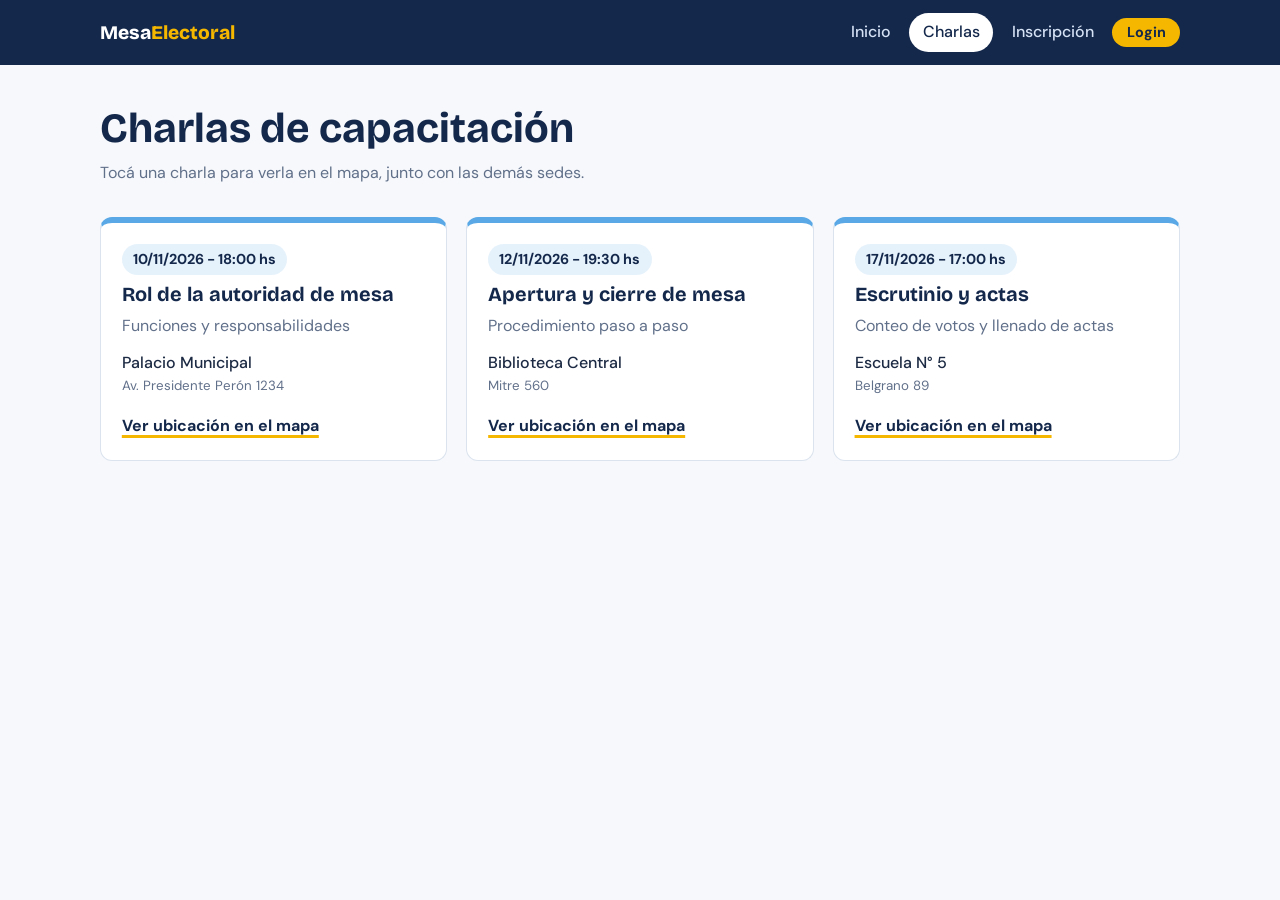
==== charlas.html @ 783a89df "Creación de proyecto" ====
<!DOCTYPE html>
<html lang="es">
<head>
  <meta charset="UTF-8">
  <meta name="viewport" content="width=device-width, initial-scale=1">
  <title>Charlas de capacitación</title>
  <link rel="preconnect" href="https://fonts.googleapis.com"><link href="https://fonts.googleapis.com/css2?family=Bricolage+Grotesque:wght@600;800&family=DM+Sans:wght@400;500;700&display=swap" rel="stylesheet">
  <link rel="stylesheet" href="css/base.css">
  <link rel="stylesheet" href="css/charlas.css">
</head>
<body>
  <header id="navbar"></header>
  <main class="contenedor">
    <h1>Charlas de capacitación</h1>
    <p class="subtitulo">Tocá una charla para verla en el mapa, junto con las demás sedes.</p>
    <div id="mensaje-charlas" class="mensaje" role="status"></div>
    <div id="lista-charlas" class="tarjetas"></div>
  </main>
  <script src="src/datos/repositorioAdministradores.js"></script>
  <script src="src/datos/repositorioSesion.js"></script>
  <script src="src/logica/validaciones.js"></script>
  <script src="src/logica/servicioAutenticacion.js"></script>
  <script src="src/presentacion/componenteNavbar.js"></script>
  <script src="src/modelo/Sede.js"></script>
  <script src="src/modelo/Charla.js"></script>
  <script src="datos/charlasIniciales.js"></script>
  <script src="src/datos/repositorioCharlas.js"></script>
  <script src="src/logica/servicioMapa.js"></script>
  <script src="src/logica/servicioCharlas.js"></script>
  <script src="src/presentacion/vistaCharlas.js"></script>
  <script>componenteNavbar.mostrar("charlas"); vistaCharlas.mostrar();</script>
</body>
</html>
---- css/base.css ----
:root {
  --celeste: #5aa9e6; --celeste-claro: #e6f2fb; --marino: #14284b; --sol: #f6b700;
  --papel: #f6f8fb; --blanco: #fff; --texto: #1c2a43; --suave: #61708a; --borde: #dbe3ee;
  --error: #c62828; --ok: #1b7a46; --radio: 12px;
  --fuente-titulo: "Bricolage Grotesque", system-ui, sans-serif;
  --fuente: "DM Sans", system-ui, sans-serif;
}
* { box-sizing: border-box; }
body { margin: 0; font-family: var(--fuente); color: var(--texto); background: var(--papel); line-height: 1.55; }
h1, h2, h3 { font-family: var(--fuente-titulo); line-height: 1.15; margin: 0; color: var(--marino); }
a { color: inherit; }
:focus-visible { outline: 3px solid var(--sol); outline-offset: 2px; }
.contenedor { width: min(1080px, 100% - 2rem); margin-inline: auto; }

/* Navbar */
.navbar { position: sticky; top: 0; z-index: 10; background: var(--marino); color: #fff; }
.navbar__interior { display: flex; align-items: center; gap: 1.5rem; padding: .8rem 0; flex-wrap: wrap; }
.navbar__marca { font-family: var(--fuente-titulo); font-weight: 800; font-size: 1.2rem; text-decoration: none; margin-right: auto; }
.navbar__marca span { color: var(--sol); }
.navbar__enlaces { display: flex; gap: .3rem; flex-wrap: wrap; align-items: center; }
.navbar__enlace { text-decoration: none; padding: .45rem .85rem; border-radius: 999px; color: #d6e2f5; font-weight: 500; }
.navbar__enlace:hover { background: rgba(255,255,255,.1); color: #fff; }
.navbar__enlace[aria-current="page"] { background: #fff; color: var(--marino); }

/* Botones */
.boton { display: inline-block; border: 0; cursor: pointer; font: 700 1rem var(--fuente); text-decoration: none; padding: .7rem 1.4rem; border-radius: 999px; background: var(--sol); color: var(--marino); transition: transform .15s; }
.boton:hover { transform: translateY(-2px); }
.boton--secundario { background: transparent; color: inherit; box-shadow: inset 0 0 0 2px currentColor; }
.boton--peligro { background: var(--error); color: #fff; }
.boton--chico { padding: .35rem .9rem; font-size: .9rem; }

/* Formularios */
.formulario { background: var(--blanco); border: 1px solid var(--borde); border-radius: var(--radio); padding: 1.6rem; }
.campo { display: flex; flex-direction: column; gap: .3rem; font-size: .92rem; font-weight: 500; }
.campo input { font: 400 1rem var(--fuente); padding: .65rem .8rem; border: 1px solid var(--borde); border-radius: 8px; background: var(--papel); }
.campo input:focus { outline: 3px solid var(--celeste); border-color: transparent; background: #fff; }
.grilla-campos { display: grid; grid-template-columns: repeat(auto-fit, minmax(230px, 1fr)); gap: 1rem; }
.opcion { display: flex; align-items: center; gap: .6rem; margin-top: .6rem; }
.opcion input { width: 1.1rem; height: 1.1rem; accent-color: var(--marino); }

/* Mensajes */
.mensaje:empty { display: none; }
.mensaje { margin-top: 1rem; padding: .8rem 1rem; border-radius: 8px; font-weight: 500; }
.mensaje--error { background: #fdecea; color: var(--error); }
.mensaje--ok { background: #e5f5ec; color: var(--ok); }
.mensaje ul { margin: 0; padding-left: 1.2rem; }

@media (prefers-reduced-motion: reduce) { * { transition: none !important; } }
---- css/charlas.css ----
main { padding: 2.5rem 0 4rem; }
h1 { font-size: clamp(1.9rem, 4vw, 2.6rem); }
.subtitulo { color: var(--suave); margin: .5rem 0 2rem; }
.tarjetas { display: grid; gap: 1.2rem; grid-template-columns: repeat(auto-fill, minmax(290px, 1fr)); }
.tarjeta { display: flex; flex-direction: column; gap: .5rem; text-decoration: none; background: #fff; border: 1px solid var(--borde); border-top: 6px solid var(--celeste); border-radius: var(--radio); padding: 1.3rem; transition: transform .15s, box-shadow .15s; }
.tarjeta:hover { transform: translateY(-4px); box-shadow: 0 14px 28px rgba(20, 40, 75, .12); border-top-color: var(--sol); }
.tarjeta h2 { font-size: 1.25rem; }
.tarjeta__tema { color: var(--suave); margin: 0; }
.tarjeta__fecha { display: inline-block; align-self: flex-start; background: var(--celeste-claro); color: var(--marino); font-weight: 700; padding: .25rem .7rem; border-radius: 999px; font-size: .9rem; }
.tarjeta__sede { margin: .3rem 0 0; font-weight: 500; }
.tarjeta__sede small { display: block; color: var(--suave); font-weight: 400; }
.tarjeta__enlace { margin-top: auto; padding-top: .6rem; font-weight: 700; color: var(--marino); text-decoration: underline; text-decoration-color: var(--sol); text-decoration-thickness: 3px; text-underline-offset: 4px; }
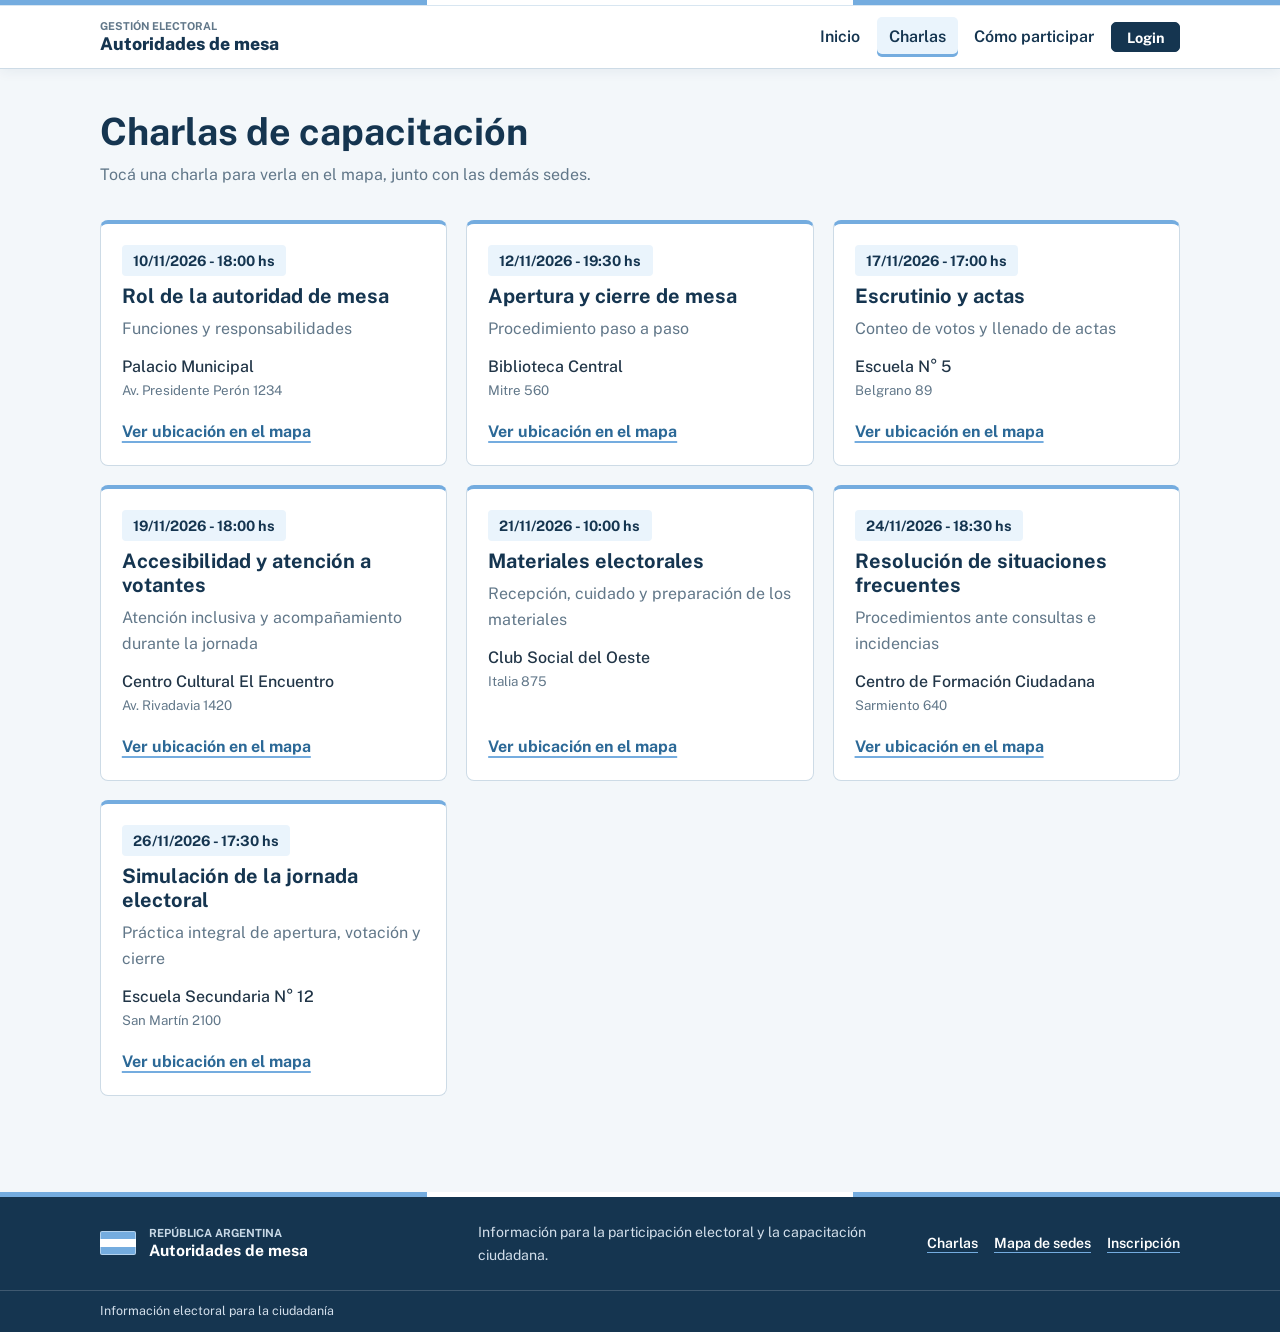
==== commit c255de1b: "Add electoral authority registration app" ====
--- a/charlas.html
+++ b/charlas.html
@@ -4,7 +4,7 @@
   <meta charset="UTF-8">
   <meta name="viewport" content="width=device-width, initial-scale=1">
   <title>Charlas de capacitación</title>
-  <link rel="preconnect" href="https://fonts.googleapis.com"><link href="https://fonts.googleapis.com/css2?family=Bricolage+Grotesque:wght@600;800&family=DM+Sans:wght@400;500;700&display=swap" rel="stylesheet">
+  <link rel="preconnect" href="https://fonts.googleapis.com"><link href="https://fonts.googleapis.com/css2?family=Public+Sans:wght@400;500;600;700;800&display=swap" rel="stylesheet">
   <link rel="stylesheet" href="css/base.css">
   <link rel="stylesheet" href="css/charlas.css">
 </head>
@@ -16,11 +16,14 @@
     <div id="mensaje-charlas" class="mensaje" role="status"></div>
     <div id="lista-charlas" class="tarjetas"></div>
   </main>
+  <footer id="footer"></footer>
   <script src="src/datos/repositorioAdministradores.js"></script>
   <script src="src/datos/repositorioSesion.js"></script>
   <script src="src/logica/validaciones.js"></script>
   <script src="src/logica/servicioAutenticacion.js"></script>
+  <script src="src/presentacion/mensajes.js"></script>
   <script src="src/presentacion/componenteNavbar.js"></script>
+  <script src="src/presentacion/componenteFooter.js"></script>
   <script src="src/modelo/Sede.js"></script>
   <script src="src/modelo/Charla.js"></script>
   <script src="datos/charlasIniciales.js"></script>
@@ -28,6 +31,6 @@
   <script src="src/logica/servicioMapa.js"></script>
   <script src="src/logica/servicioCharlas.js"></script>
   <script src="src/presentacion/vistaCharlas.js"></script>
-  <script>componenteNavbar.mostrar("charlas"); vistaCharlas.mostrar();</script>
+  <script>componenteNavbar.mostrar("charlas"); componenteFooter.mostrar(); vistaCharlas.mostrar();</script>
 </body>
 </html>
--- a/css/base.css
+++ b/css/base.css
@@ -1,48 +1,87 @@
 :root {
-  --celeste: #5aa9e6; --celeste-claro: #e6f2fb; --marino: #14284b; --sol: #f6b700;
-  --papel: #f6f8fb; --blanco: #fff; --texto: #1c2a43; --suave: #61708a; --borde: #dbe3ee;
-  --error: #c62828; --ok: #1b7a46; --radio: 12px;
-  --fuente-titulo: "Bricolage Grotesque", system-ui, sans-serif;
-  --fuente: "DM Sans", system-ui, sans-serif;
+  --celeste: #74acdf; --celeste-claro: #eaf4fc; --marino: #153550; --sol: #f2b705;
+  --papel: #f3f7fa; --blanco: #fff; --texto: #213547; --suave: #617789; --borde: #cddbe6;
+  --error: #a52a32; --ok: #176b48; --radio: 8px;
+  --fuente-titulo: "Public Sans", "Segoe UI", sans-serif;
+  --fuente: "Public Sans", "Segoe UI", sans-serif;
 }
 * { box-sizing: border-box; }
-body { margin: 0; font-family: var(--fuente); color: var(--texto); background: var(--papel); line-height: 1.55; }
-h1, h2, h3 { font-family: var(--fuente-titulo); line-height: 1.15; margin: 0; color: var(--marino); }
+[hidden] { display: none !important; }
+body { min-height: 100vh; margin: 0; display: flex; flex-direction: column; font-family: var(--fuente); color: var(--texto); background: var(--papel); line-height: 1.6; }
+body > main { flex: 1 0 auto; }
+h1, h2, h3 { font-family: var(--fuente-titulo); line-height: 1.2; margin: 0; color: var(--marino); }
 a { color: inherit; }
-:focus-visible { outline: 3px solid var(--sol); outline-offset: 2px; }
+:focus-visible { outline: 3px solid #c58e00; outline-offset: 3px; }
 .contenedor { width: min(1080px, 100% - 2rem); margin-inline: auto; }
 
 /* Navbar */
-.navbar { position: sticky; top: 0; z-index: 10; background: var(--marino); color: #fff; }
-.navbar__interior { display: flex; align-items: center; gap: 1.5rem; padding: .8rem 0; flex-wrap: wrap; }
-.navbar__marca { font-family: var(--fuente-titulo); font-weight: 800; font-size: 1.2rem; text-decoration: none; margin-right: auto; }
-.navbar__marca span { color: var(--sol); }
+.navbar { position: sticky; top: 0; z-index: 10; background: #fff; color: var(--marino); border-bottom: 1px solid var(--borde); box-shadow: 0 3px 12px rgba(21, 53, 80, .06); }
+.navbar::before { content: ""; display: block; height: 5px; background: linear-gradient(90deg, var(--celeste) 0 33.33%, #fff 33.33% 66.66%, var(--celeste) 66.66%); border-bottom: 1px solid #d8e6f1; }
+.navbar__interior { display: flex; align-items: center; gap: 1.5rem; padding: .7rem 0; flex-wrap: wrap; }
+.navbar__marca { display: flex; flex-direction: column; gap: .05rem; text-decoration: none; margin-right: auto; line-height: 1.15; }
+.navbar__marca-etiqueta { color: var(--suave); font-size: .68rem; font-weight: 700; text-transform: uppercase; }
+.navbar__marca strong { font-family: var(--fuente-titulo); font-size: 1.1rem; font-weight: 800; }
 .navbar__enlaces { display: flex; gap: .3rem; flex-wrap: wrap; align-items: center; }
-.navbar__enlace { text-decoration: none; padding: .45rem .85rem; border-radius: 999px; color: #d6e2f5; font-weight: 500; }
-.navbar__enlace:hover { background: rgba(255,255,255,.1); color: #fff; }
-.navbar__enlace[aria-current="page"] { background: #fff; color: var(--marino); }
+.navbar__enlace { text-decoration: none; padding: .45rem .75rem; border-radius: 5px; color: var(--marino); font-weight: 600; }
+.navbar__enlace:hover { background: var(--celeste-claro); }
+.navbar__enlace[aria-current="page"] { background: var(--celeste-claro); box-shadow: inset 0 -3px var(--celeste); }
 
 /* Botones */
-.boton { display: inline-block; border: 0; cursor: pointer; font: 700 1rem var(--fuente); text-decoration: none; padding: .7rem 1.4rem; border-radius: 999px; background: var(--sol); color: var(--marino); transition: transform .15s; }
-.boton:hover { transform: translateY(-2px); }
-.boton--secundario { background: transparent; color: inherit; box-shadow: inset 0 0 0 2px currentColor; }
+.boton { display: inline-block; border: 1px solid var(--marino); cursor: pointer; font: 700 .98rem var(--fuente); text-decoration: none; padding: .68rem 1.1rem; border-radius: 5px; background: var(--marino); color: #fff; transition: background-color .15s, box-shadow .15s; }
+.boton:hover { background: #214d70; box-shadow: 0 3px 10px rgba(21, 53, 80, .14); }
+.boton--secundario { background: #fff; color: var(--marino); border-color: #9fb2c2; box-shadow: none; }
+.boton--secundario:hover { background: var(--celeste-claro); }
 .boton--peligro { background: var(--error); color: #fff; }
+.boton--peligro:hover { background: #81232a; }
 .boton--chico { padding: .35rem .9rem; font-size: .9rem; }
+.boton:disabled { opacity: .5; cursor: not-allowed; box-shadow: none; }
 
 /* Formularios */
-.formulario { background: var(--blanco); border: 1px solid var(--borde); border-radius: var(--radio); padding: 1.6rem; }
+.formulario { background: var(--blanco); border: 1px solid var(--borde); border-top: 4px solid var(--celeste); border-radius: var(--radio); padding: 1.6rem; box-shadow: 0 8px 24px rgba(21, 53, 80, .045); }
 .campo { display: flex; flex-direction: column; gap: .3rem; font-size: .92rem; font-weight: 500; }
-.campo input { font: 400 1rem var(--fuente); padding: .65rem .8rem; border: 1px solid var(--borde); border-radius: 8px; background: var(--papel); }
-.campo input:focus { outline: 3px solid var(--celeste); border-color: transparent; background: #fff; }
+.campo input { font: 400 1rem var(--fuente); padding: .65rem .8rem; border: 1px solid #aebdca; border-radius: 5px; background: #fff; color: var(--texto); }
+.campo input:focus, .campo textarea:focus { outline: 3px solid rgba(116, 172, 223, .45); border-color: #3476a9; background: #fff; }
 .grilla-campos { display: grid; grid-template-columns: repeat(auto-fit, minmax(230px, 1fr)); gap: 1rem; }
 .opcion { display: flex; align-items: center; gap: .6rem; margin-top: .6rem; }
 .opcion input { width: 1.1rem; height: 1.1rem; accent-color: var(--marino); }
 
 /* Mensajes */
 .mensaje:empty { display: none; }
-.mensaje { margin-top: 1rem; padding: .8rem 1rem; border-radius: 8px; font-weight: 500; }
-.mensaje--error { background: #fdecea; color: var(--error); }
-.mensaje--ok { background: #e5f5ec; color: var(--ok); }
+.mensaje { margin-top: 1rem; padding: .9rem 1rem; border: 1px solid var(--borde); border-left: 4px solid var(--celeste); border-radius: 5px; background: #fff; color: var(--texto); font-weight: 500; box-shadow: 0 3px 12px rgba(21, 53, 80, .045); }
+.mensaje--info { border-left-color: var(--celeste); background: #f5faff; }
+.mensaje--error { border-left-color: var(--error); background: #fff7f6; color: #78252b; }
+.mensaje--ok { border-left-color: var(--ok); background: #f3faf6; color: #14563b; }
 .mensaje ul { margin: 0; padding-left: 1.2rem; }
 
+/* Confirmaciones */
+.dialogo-confirmacion { width: min(460px, calc(100vw - 2rem)); padding: 1.5rem; border: 1px solid var(--borde); border-top: 5px solid var(--celeste); border-radius: 8px; color: var(--texto); box-shadow: 0 24px 70px rgba(15, 38, 58, .24); }
+.dialogo-confirmacion::backdrop { background: rgba(13, 34, 52, .58); backdrop-filter: blur(2px); }
+.dialogo-confirmacion h2 { font-size: 1.35rem; }
+.dialogo-confirmacion p { margin: .8rem 0 1.4rem; color: var(--suave); }
+.dialogo-confirmacion__acciones { display: flex; justify-content: flex-end; flex-wrap: wrap; gap: .65rem; }
+.aviso-inscripcion { max-width: 540px; }
+
+/* Pie institucional */
+.footer { flex-shrink: 0; margin-top: 2rem; background: var(--marino); color: #fff; }
+.footer::before { content: ""; display: block; height: 5px; background: linear-gradient(90deg, var(--celeste) 0 33.33%, #fff 33.33% 66.66%, var(--celeste) 66.66%); }
+.footer__interior { display: grid; grid-template-columns: minmax(220px, 1fr) minmax(220px, 1.2fr) auto; align-items: center; gap: 1.5rem; padding-block: 1.5rem; }
+.footer__identidad { display: flex; align-items: center; gap: .8rem; }
+.footer__bandera { width: 36px; height: 24px; flex: 0 0 auto; border: 1px solid rgba(255, 255, 255, .45); border-radius: 2px; background: linear-gradient(to bottom, var(--celeste) 0 33.33%, #fff 33.33% 66.66%, var(--celeste) 66.66%); }
+.footer__identidad div { display: grid; line-height: 1.3; }
+.footer__etiqueta { color: #c8d9e7; font-size: .7rem; font-weight: 700; text-transform: uppercase; }
+.footer__identidad strong { font-size: .98rem; }
+.footer__descripcion { margin: 0; color: #d3dfeb; font-size: .88rem; }
+.footer__enlaces { display: flex; flex-wrap: wrap; gap: .45rem 1rem; }
+.footer__enlaces a { color: #fff; font-size: .88rem; font-weight: 600; text-decoration-color: var(--celeste); text-underline-offset: 4px; }
+.footer__enlaces a:hover { color: #dceefb; }
+.footer__base { border-top: 1px solid rgba(255, 255, 255, .18); color: #d3dfeb; font-size: .78rem; padding-block: .65rem; }
+
 @media (prefers-reduced-motion: reduce) { * { transition: none !important; } }
+@media (max-width: 650px) {
+  .navbar__interior { gap: .7rem; }
+  .navbar__marca { width: 100%; }
+  .navbar__enlaces { width: 100%; gap: .1rem; }
+  .navbar__enlace { padding-inline: .55rem; }
+  .footer__interior { grid-template-columns: 1fr; gap: .9rem; padding-block: 1.25rem; }
+  .footer__enlaces { gap: .5rem 1.2rem; }
+}
--- a/css/charlas.css
+++ b/css/charlas.css
@@ -1,12 +1,13 @@
 main { padding: 2.5rem 0 4rem; }
-h1 { font-size: clamp(1.9rem, 4vw, 2.6rem); }
+h1 { font-size: 2.35rem; }
 .subtitulo { color: var(--suave); margin: .5rem 0 2rem; }
 .tarjetas { display: grid; gap: 1.2rem; grid-template-columns: repeat(auto-fill, minmax(290px, 1fr)); }
-.tarjeta { display: flex; flex-direction: column; gap: .5rem; text-decoration: none; background: #fff; border: 1px solid var(--borde); border-top: 6px solid var(--celeste); border-radius: var(--radio); padding: 1.3rem; transition: transform .15s, box-shadow .15s; }
-.tarjeta:hover { transform: translateY(-4px); box-shadow: 0 14px 28px rgba(20, 40, 75, .12); border-top-color: var(--sol); }
+.tarjeta { display: flex; flex-direction: column; gap: .5rem; text-decoration: none; background: #fff; border: 1px solid var(--borde); border-top: 4px solid var(--celeste); border-radius: var(--radio); padding: 1.3rem; transition: box-shadow .15s, border-color .15s; }
+.tarjeta:hover { box-shadow: 0 10px 24px rgba(21, 53, 80, .12); border-top-color: #3377a7; }
 .tarjeta h2 { font-size: 1.25rem; }
 .tarjeta__tema { color: var(--suave); margin: 0; }
-.tarjeta__fecha { display: inline-block; align-self: flex-start; background: var(--celeste-claro); color: var(--marino); font-weight: 700; padding: .25rem .7rem; border-radius: 999px; font-size: .9rem; }
+.tarjeta__fecha { display: inline-block; align-self: flex-start; background: var(--celeste-claro); color: var(--marino); font-weight: 700; padding: .25rem .7rem; border-radius: 4px; font-size: .9rem; }
 .tarjeta__sede { margin: .3rem 0 0; font-weight: 500; }
 .tarjeta__sede small { display: block; color: var(--suave); font-weight: 400; }
-.tarjeta__enlace { margin-top: auto; padding-top: .6rem; font-weight: 700; color: var(--marino); text-decoration: underline; text-decoration-color: var(--sol); text-decoration-thickness: 3px; text-underline-offset: 4px; }
+.tarjeta__enlace { margin-top: auto; padding-top: .6rem; font-weight: 700; color: #2c6997; text-decoration: underline; text-decoration-color: var(--celeste); text-decoration-thickness: 2px; text-underline-offset: 4px; }
+@media (max-width: 600px) { h1 { font-size: 2rem; } }
